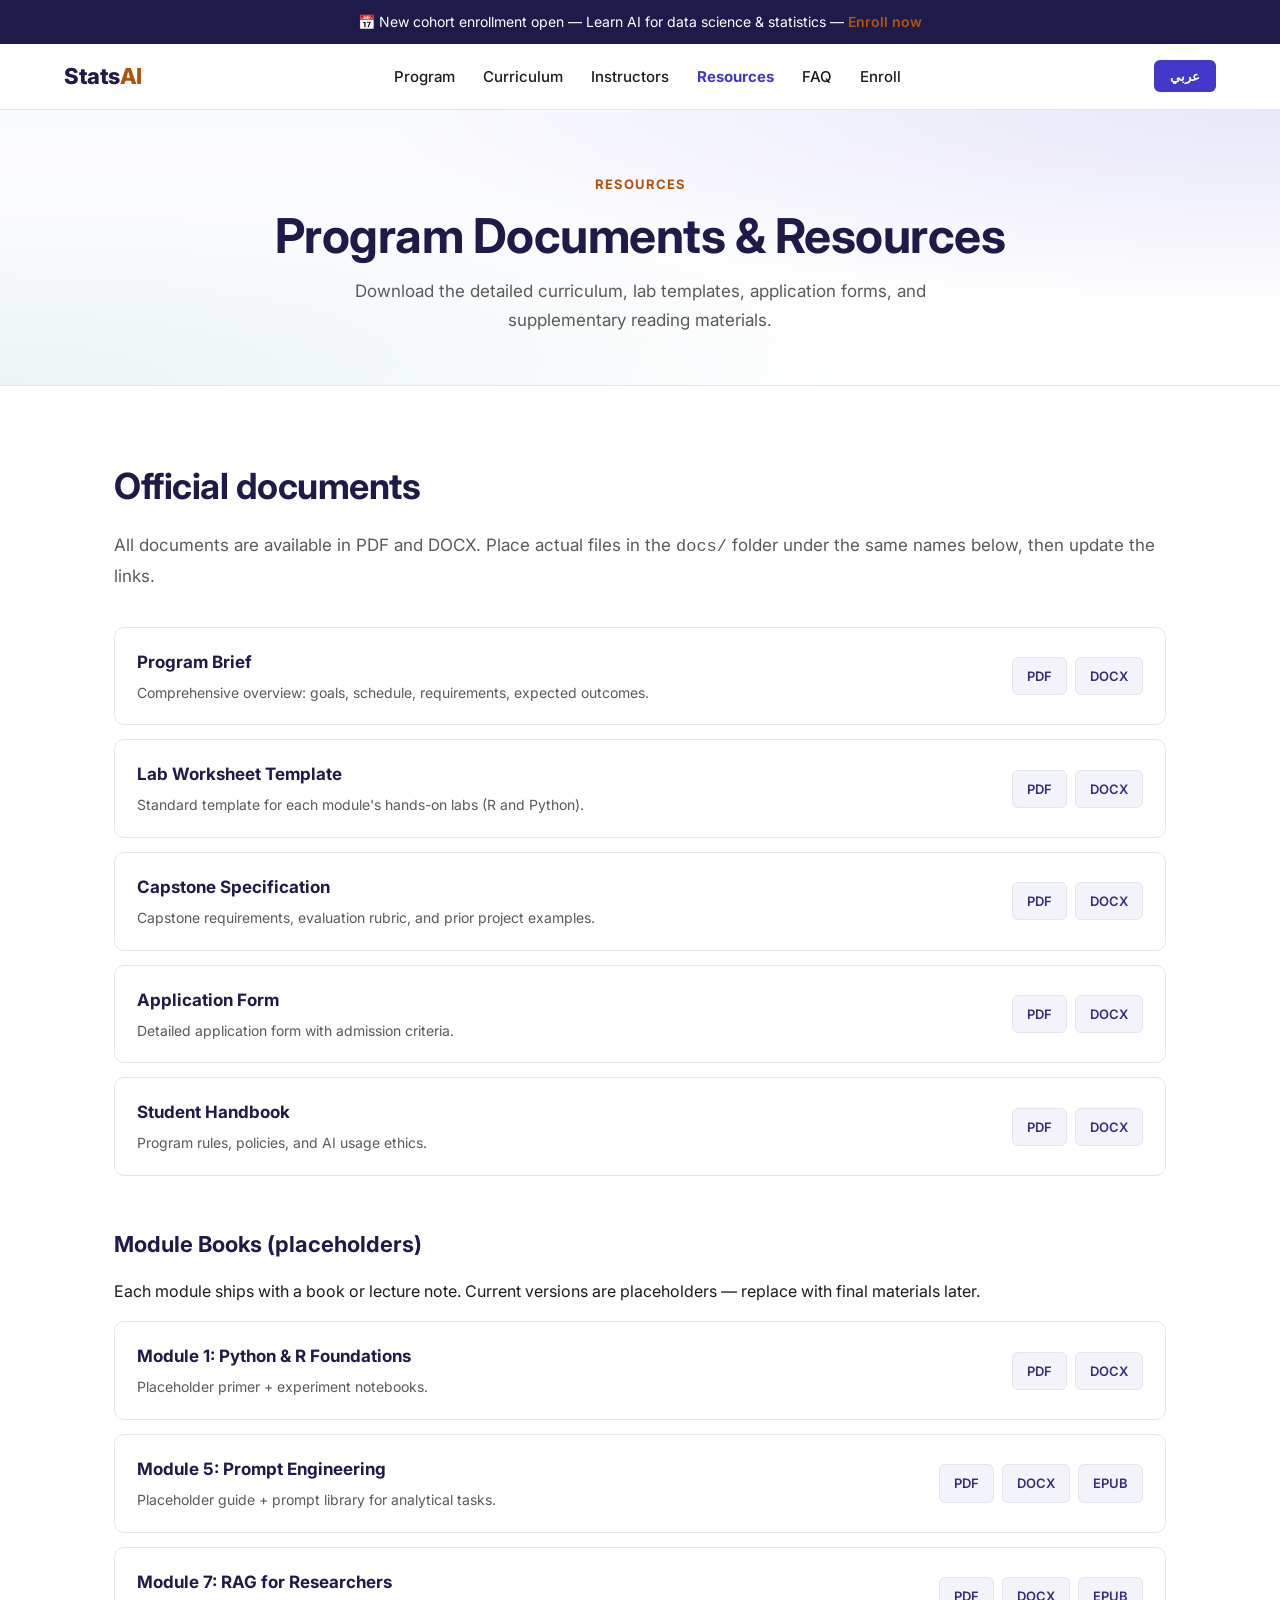
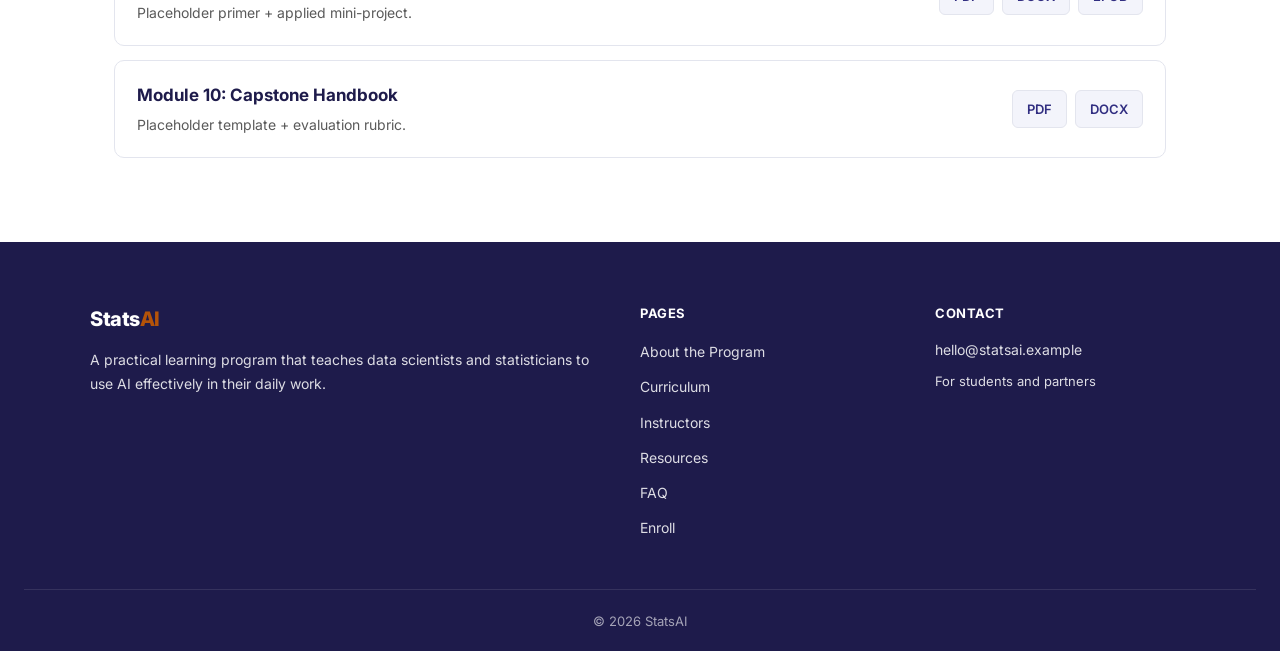
==== documents.html @ 3b777d93 "Add files via upload initial upload" ====
<!DOCTYPE html>
<html lang="en" dir="ltr">
<head>
<meta charset="UTF-8">
<meta name="viewport" content="width=device-width, initial-scale=1.0">
<title>Resources · StatsAI</title>
<meta name="description" content="Download the StatsAI program documents: brief, curriculum, capstone spec, lab templates, and module books.">
<meta property="og:title" content="Resources · StatsAI">
<meta property="og:description" content="Download the StatsAI program documents: brief, curriculum, capstone spec, lab templates, and module books.">
<meta property="og:type" content="website">
<link rel="preconnect" href="https://fonts.googleapis.com">
<link rel="preconnect" href="https://fonts.gstatic.com" crossorigin>
<link href="https://fonts.googleapis.com/css2?family=Amiri:wght@400;700&family=Inter:wght@400;500;600;700;800&display=swap" rel="stylesheet">
<link rel="stylesheet" href="style.css">

</head>
<body data-lang="en" dir="ltr">

<div class="topbar">
  <span data-ar>📅 الكورس الجديد متاح الآن — تعلم الذكاء الاصطناعي لعلم البيانات والإحصاء — <a href="apply.html">سجّل الآن</a></span>
  <span data-en>📅 New cohort enrollment open — Learn AI for data science &amp; statistics — <a href="apply.html">Enroll now</a></span>
</div>

<nav class="nav">
  <div class="nav-inner">
    <a href="index.html" class="logo">Stats<span>AI</span></a>
    <div class="nav-links">
      <a href="program.html" data-ar>البرنامج</a><a href="program.html" data-en>Program</a>
      <a href="curriculum.html" data-ar>المنهج</a><a href="curriculum.html" data-en>Curriculum</a>
      <a href="team.html" data-ar>المدرّسون</a><a href="team.html" data-en>Instructors</a>
      <a href="documents.html" data-ar>الموارد</a><a href="documents.html" data-en>Resources</a>
      <a href="faq.html" data-ar>أسئلة</a><a href="faq.html" data-en>FAQ</a>
      <a href="apply.html" data-ar>التسجيل</a><a href="apply.html" data-en>Enroll</a>
    </div>
    <button class="lang-toggle" onclick="toggleLang()">
      <span data-ar>EN</span><span data-en>عربي</span>
    </button>
  </div>
</nav>

<section class="page-header">
  <div class="page-header-inner">
    <div class="page-eyebrow">
      <span data-ar>الموارد</span><span data-en>Resources</span>
    </div>
    <h1>
      <span data-ar>وثائق وموارد البرنامج</span>
      <span data-en>Program Documents &amp; Resources</span>
      
    </h1>
    <p class="page-header-tagline">
      <span data-ar>تنزيل المنهج التفصيلي، قوالب المختبرات، استمارات التسجيل، وموارد القراءة الإضافية.</span>
      <span data-en>Download the detailed curriculum, lab templates, application forms, and supplementary reading materials.</span>
    </p>
  </div>
</section>

<section class="content">
  <h2 class="section-title">
    <span data-ar>الوثائق الرسمية</span>
    <span data-en>Official documents</span>
  </h2>
  <p class="section-intro">
    <span data-ar>كل الوثائق متاحة بصيغ PDF و DOCX. ضع الملفات الفعلية في مجلد <code>docs/</code> بنفس الأسماء أدناه ثم استبدل الروابط.</span>
    <span data-en>All documents are available in PDF and DOCX. Place actual files in the <code>docs/</code> folder under the same names below, then update the links.</span>
  </p>

  <div class="download-card">
    <div class="download-card-info">
      <h4 data-ar>موجز البرنامج</h4>
      <h4 data-en>Program Brief</h4>
      <p data-ar>نظرة شاملة على البرنامج: الأهداف، الجدول، المتطلبات، النتائج المتوقعة.</p>
      <p data-en>Comprehensive overview: goals, schedule, requirements, expected outcomes.</p>
    </div>
    <div class="download-buttons">
      <a href="docs/01_Program_Brief.pdf">PDF</a>
      <a href="docs/01_Program_Brief.docx">DOCX</a>
    </div>
  </div>

  <div class="download-card">
    <div class="download-card-info">
      <h4 data-ar>قالب ورقة المختبر</h4>
      <h4 data-en>Lab Worksheet Template</h4>
      <p data-ar>القالب القياسي لتمارين كل وحدة (R و Python).</p>
      <p data-en>Standard template for each module's hands-on labs (R and Python).</p>
    </div>
    <div class="download-buttons">
      <a href="docs/02_Lab_Worksheet_Template.pdf">PDF</a>
      <a href="docs/02_Lab_Worksheet_Template.docx">DOCX</a>
    </div>
  </div>

  <div class="download-card">
    <div class="download-card-info">
      <h4 data-ar>مواصفات المشروع الختامي</h4>
      <h4 data-en>Capstone Specification</h4>
      <p data-ar>متطلبات المشروع الختامي، معايير التقييم، وأمثلة على المشاريع السابقة.</p>
      <p data-en>Capstone requirements, evaluation rubric, and prior project examples.</p>
    </div>
    <div class="download-buttons">
      <a href="docs/03_Capstone_Specification.pdf">PDF</a>
      <a href="docs/03_Capstone_Specification.docx">DOCX</a>
    </div>
  </div>

  <div class="download-card">
    <div class="download-card-info">
      <h4 data-ar>استمارة التسجيل</h4>
      <h4 data-en>Application Form</h4>
      <p data-ar>استمارة التسجيل التفصيلية مع معايير القبول.</p>
      <p data-en>Detailed application form with admission criteria.</p>
    </div>
    <div class="download-buttons">
      <a href="docs/04_Application_Form.pdf">PDF</a>
      <a href="docs/04_Application_Form.docx">DOCX</a>
    </div>
  </div>

  <div class="download-card">
    <div class="download-card-info">
      <h4 data-ar>دليل الطالب</h4>
      <h4 data-en>Student Handbook</h4>
      <p data-ar>قواعد البرنامج، السياسات، أخلاقيات استخدام الذكاء الاصطناعي.</p>
      <p data-en>Program rules, policies, and AI usage ethics.</p>
    </div>
    <div class="download-buttons">
      <a href="docs/05_Student_Handbook.pdf">PDF</a>
      <a href="docs/05_Student_Handbook.docx">DOCX</a>
    </div>
  </div>

  <h2 class="subhead" style="margin-top: 50px;">
    <span data-ar>كتب الوحدات (مؤقتة)</span>
    <span data-en>Module Books (placeholders)</span>
  </h2>
  <p class="body">
    <span data-ar>كل وحدة من المنهج تأتي مع كتاب أو مذكرة محاضرة. النسخ الحالية مؤقتة — استبدلها بالمواد النهائية لاحقاً.</span>
    <span data-en>Each module ships with a book or lecture note. Current versions are placeholders — replace with final materials later.</span>
  </p>

  <div class="download-card">
    <div class="download-card-info">
      <h4 data-ar>الوحدة ١: أساسيات Python و R</h4>
      <h4 data-en>Module 1: Python &amp; R Foundations</h4>
      <p data-ar>كتاب مؤقت + دفاتر تجارب.</p>
      <p data-en>Placeholder primer + experiment notebooks.</p>
    </div>
    <div class="download-buttons">
      <a href="#">PDF</a><a href="#">DOCX</a>
    </div>
  </div>

  <div class="download-card">
    <div class="download-card-info">
      <h4 data-ar>الوحدة ٥: هندسة الأوامر</h4>
      <h4 data-en>Module 5: Prompt Engineering</h4>
      <p data-ar>دليل مؤقت + مكتبة أوامر للمهام التحليلية.</p>
      <p data-en>Placeholder guide + prompt library for analytical tasks.</p>
    </div>
    <div class="download-buttons">
      <a href="#">PDF</a><a href="#">DOCX</a><a href="#">EPUB</a>
    </div>
  </div>

  <div class="download-card">
    <div class="download-card-info">
      <h4 data-ar>الوحدة ٧: RAG للباحثين</h4>
      <h4 data-en>Module 7: RAG for Researchers</h4>
      <p data-ar>كتاب مؤقت + مشروع تطبيقي صغير.</p>
      <p data-en>Placeholder primer + applied mini-project.</p>
    </div>
    <div class="download-buttons">
      <a href="#">PDF</a><a href="#">DOCX</a><a href="#">EPUB</a>
    </div>
  </div>

  <div class="download-card">
    <div class="download-card-info">
      <h4 data-ar>الوحدة ١٠: دليل المشروع الختامي</h4>
      <h4 data-en>Module 10: Capstone Handbook</h4>
      <p data-ar>قالب مؤقت + معايير التقييم.</p>
      <p data-en>Placeholder template + evaluation rubric.</p>
    </div>
    <div class="download-buttons">
      <a href="#">PDF</a><a href="#">DOCX</a>
    </div>
  </div>
</section>

<footer>
  <div class="footer-inner">
    <div>
      <div class="logo">Stats<span>AI</span></div>
      <p data-ar>برنامج تعليمي عملي يُعلّم علماء البيانات والإحصائيين كيفية استخدام الذكاء الاصطناعي بفعالية في عملهم اليومي.</p>
      <p data-en>A practical learning program that teaches data scientists and statisticians to use AI effectively in their daily work.</p>
    </div>
    <div>
      <h5 data-ar>الصفحات</h5>
      <h5 data-en>Pages</h5>
      <ul>
        <li><a href="program.html" data-ar>عن البرنامج</a><a href="program.html" data-en>About the Program</a></li>
        <li><a href="curriculum.html" data-ar>المنهج</a><a href="curriculum.html" data-en>Curriculum</a></li>
        <li><a href="team.html" data-ar>المدرّسون</a><a href="team.html" data-en>Instructors</a></li>
        <li><a href="documents.html" data-ar>الموارد</a><a href="documents.html" data-en>Resources</a></li>
        <li><a href="faq.html" data-ar>أسئلة شائعة</a><a href="faq.html" data-en>FAQ</a></li>
        <li><a href="apply.html" data-ar>التسجيل</a><a href="apply.html" data-en>Enroll</a></li>
      </ul>
    </div>
    <div>
      <h5 data-ar>تواصل</h5>
      <h5 data-en>Contact</h5>
      <p>
        <a href="mailto:hello@statsai.example">hello@statsai.example</a>
      </p>
      <p data-ar style="font-size: 13px; margin-top: 8px;">للطلاب والشركاء</p>
      <p data-en style="font-size: 13px; margin-top: 8px;">For students and partners</p>
    </div>
  </div>
  <div class="footer-bottom">
    © 2026 StatsAI
  </div>
</footer>

<script src="site.js"></script>
</body>
</html>
---- style.css ----
/* ============================================================
   StatsAI — Shared Design System
   AI for Data Science & Statistics — learning platform.
   Architecture mirrors the LLM4Yemen reference site:
   - Flat folder layout (style.css and site.js at root).
   - Bilingual via data-lang on <body> + data-ar/data-en on elements.
   ============================================================ */

:root {
  /* Color palette — calm, technical, academic */
  --indigo:     #4338CA;     /* primary brand color (links, CTAs) */
  --indigo-2:   #312E81;     /* deep indigo (hover states) */
  --indigo-3:   #1E1B4B;     /* darkest indigo (footer, hero) */
  --teal:       #0E7490;     /* secondary accent (cards, highlights) */
  --amber:      #B45309;     /* warm accent (eyebrows, badges) */
  --text:       #1C1C1C;
  --muted:      #5a5a5a;
  --light:      #F3F4FB;     /* subtle card background */
  --bg-soft:    #FAFBFE;
  --bg:         #ffffff;
  --line:       #E3E5EE;
  --shadow-sm:  0 2px 8px rgba(0,0,0,0.04);
  --shadow-md:  0 6px 20px rgba(0,0,0,0.08);
  --shadow-lg:  0 12px 40px rgba(0,0,0,0.12);
}

* { box-sizing: border-box; margin: 0; padding: 0; }
html { scroll-behavior: smooth; }
body {
  font-family: 'Amiri', 'Inter', Georgia, serif;
  background: var(--bg);
  color: var(--text);
  line-height: 1.7;
  overflow-x: hidden;
}
.latin { font-family: 'Inter', sans-serif; direction: ltr; }

img { max-width: 100%; height: auto; display: block; }
a { color: var(--indigo); }

/* ============================================================
   TOPBAR + NAV
   ============================================================ */
.topbar {
  background: var(--indigo-3);
  color: white;
  padding: 10px 0;
  font-size: 14px;
  text-align: center;
}
.topbar a { color: var(--amber); text-decoration: none; font-weight: 600; }
.topbar a:hover { text-decoration: underline; }

.nav {
  position: sticky;
  top: 0;
  background: rgba(255,255,255,0.97);
  backdrop-filter: blur(10px);
  border-bottom: 1px solid var(--line);
  z-index: 100;
  padding: 14px 0;
}
.nav-inner {
  max-width: 1200px;
  margin: 0 auto;
  padding: 0 24px;
  display: flex;
  align-items: center;
  justify-content: space-between;
  gap: 20px;
}
.logo {
  font-family: 'Inter', sans-serif;
  font-weight: 800;
  font-size: 22px;
  color: var(--indigo-3);
  text-decoration: none;
  letter-spacing: -0.5px;
  flex-shrink: 0;
}
.logo span { color: var(--amber); }
.nav-links { display: flex; gap: 28px; align-items: center; }
.nav-links a {
  color: var(--text);
  text-decoration: none;
  font-size: 15px;
  font-weight: 500;
  transition: color 0.15s;
}
.nav-links a:hover { color: var(--indigo); }
.nav-links a.active { color: var(--indigo); font-weight: 700; }
.lang-toggle {
  background: var(--indigo);
  color: white;
  border: none;
  padding: 8px 16px;
  border-radius: 6px;
  font-family: 'Inter', sans-serif;
  font-size: 13px;
  font-weight: 600;
  cursor: pointer;
  transition: background 0.15s;
}
.lang-toggle:hover { background: var(--amber); }

@media (max-width: 880px) {
  .nav-links { display: none; }
}

/* ============================================================
   PAGE HEADER (used on inner pages)
   ============================================================ */
.page-header {
  background:
    radial-gradient(ellipse at top right, rgba(67,56,202,0.10), transparent 50%),
    radial-gradient(ellipse at bottom left, rgba(14,116,144,0.08), transparent 50%),
    linear-gradient(180deg, var(--bg-soft) 0%, #ffffff 100%);
  padding: 60px 24px 50px;
  text-align: center;
  border-bottom: 1px solid var(--line);
}
.page-header-inner { max-width: 800px; margin: 0 auto; }
.page-eyebrow {
  display: inline-block;
  color: var(--amber);
  font-family: 'Inter', sans-serif;
  font-size: 13px;
  font-weight: 700;
  letter-spacing: 1px;
  text-transform: uppercase;
  margin-bottom: 12px;
}
.page-header h1 {
  font-size: clamp(32px, 5vw, 48px);
  font-weight: 700;
  color: var(--indigo-3);
  line-height: 1.2;
  margin-bottom: 12px;
  letter-spacing: -0.5px;
}
.page-header h1 .latin {
  display: block;
  font-size: 0.55em;
  color: var(--teal);
  margin-top: 8px;
  font-weight: 600;
}
.page-header-tagline {
  font-size: 17px;
  color: var(--muted);
  max-width: 640px;
  margin: 0 auto;
}

/* ============================================================
   CONTENT
   ============================================================ */
section.content {
  max-width: 1100px;
  margin: 0 auto;
  padding: 70px 24px;
}
section.content.narrow { max-width: 850px; }
section.content.tight { padding: 50px 24px; }

.section-title {
  font-size: clamp(26px, 3.5vw, 36px);
  font-weight: 700;
  color: var(--indigo-3);
  margin-bottom: 14px;
  letter-spacing: -0.5px;
}
.section-title.center { text-align: center; }
.section-title .latin {
  display: block;
  font-size: 0.55em;
  color: var(--teal);
  font-weight: 600;
  margin-top: 6px;
}
.section-intro {
  font-size: 17px;
  color: var(--muted);
  line-height: 1.7;
  margin-bottom: 36px;
}
.section-intro.center { text-align: center; max-width: 700px; margin-left: auto; margin-right: auto; }
.section-intro.large { font-size: 19px; }

h2.subhead {
  font-size: 22px;
  color: var(--indigo-3);
  font-weight: 700;
  margin: 36px 0 14px;
}
h3.subhead {
  font-size: 18px;
  color: var(--teal);
  font-weight: 700;
  margin: 24px 0 10px;
}
p.body { margin-bottom: 16px; font-size: 16px; line-height: 1.75; }
p.body.large { font-size: 17px; }
p.body.center { text-align: center; }
ul.body { margin: 16px 0 16px 24px; }
ul.body li { padding: 4px 0; line-height: 1.7; }
body[dir="rtl"] ul.body { margin: 16px 24px 16px 0; }

.spacer { height: 24px; }

/* ============================================================
   STATS BLOCK
   ============================================================ */
.stats {
  background: var(--indigo-3);
  padding: 50px 24px;
  color: white;
}
.stats-grid {
  max-width: 1200px;
  margin: 0 auto;
  display: grid;
  grid-template-columns: repeat(4, 1fr);
  gap: 32px;
  text-align: center;
}
@media (max-width: 768px) {
  .stats-grid { grid-template-columns: repeat(2, 1fr); gap: 32px; }
}
.stat-num {
  font-family: 'Inter', sans-serif;
  font-size: 56px;
  font-weight: 800;
  color: var(--amber);
  line-height: 1;
  margin-bottom: 8px;
  letter-spacing: -1.5px;
}
.stat-label { font-size: 15px; opacity: 0.9; }

/* ============================================================
   CARD GRIDS
   ============================================================ */
.grid-2 { display: grid; grid-template-columns: repeat(2, 1fr); gap: 24px; }
.grid-3 { display: grid; grid-template-columns: repeat(3, 1fr); gap: 24px; }
@media (max-width: 768px) {
  .grid-2, .grid-3 { grid-template-columns: 1fr; }
}

.card {
  background: var(--light);
  border-radius: 14px;
  padding: 28px 26px;
  border-top: 4px solid var(--indigo);
  transition: transform 0.2s, box-shadow 0.2s;
}
.card:hover { transform: translateY(-3px); box-shadow: var(--shadow-md); }
.card.teal { border-top-color: var(--teal); }
.card.amber { border-top-color: var(--amber); }
.card.no-hover:hover { transform: none; box-shadow: none; }
.card h3 { font-size: 22px; color: var(--indigo-3); margin-bottom: 10px; font-weight: 700; }
.card p { font-size: 15px; color: var(--text); margin-bottom: 12px; line-height: 1.7; }
.card ul { list-style: none; padding: 0; margin: 12px 0 0; }
.card li { padding: 6px 0; padding-inline-start: 22px; position: relative; font-size: 14px; line-height: 1.6; }
.card li::before { content: "✓"; color: var(--indigo); font-weight: 700; position: absolute; inset-inline-start: 0; }
.card.teal li::before { color: var(--teal); }
.card.amber li::before { color: var(--amber); }
.card-tag {
  display: inline-block;
  background: var(--indigo);
  color: white;
  padding: 4px 11px;
  border-radius: 5px;
  font-family: 'Inter', sans-serif;
  font-size: 11px;
  font-weight: 700;
  letter-spacing: 0.5px;
  margin-bottom: 12px;
  text-transform: uppercase;
}
.card.teal .card-tag { background: var(--teal); }
.card.amber .card-tag { background: var(--amber); }

/* ============================================================
   PERSON CARD (TEAM)
   ============================================================ */
.person {
  background: var(--light);
  border-radius: 12px;
  padding: 26px;
  border-inline-start: 4px solid var(--indigo);
  transition: transform 0.15s, box-shadow 0.2s;
}
.person:hover { transform: translateY(-2px); box-shadow: var(--shadow-md); }
.person h4 { font-size: 19px; color: var(--indigo-3); margin-bottom: 4px; font-weight: 700; }
.person h4 + h4 { font-size: 17px; opacity: 0.85; margin-bottom: 0; }
.person .role {
  font-family: 'Inter', sans-serif;
  color: var(--amber);
  font-size: 12px;
  font-weight: 700;
  text-transform: uppercase;
  letter-spacing: 0.5px;
  margin: 10px 0 14px;
}
.person p { font-size: 14px; color: var(--text); line-height: 1.7; margin-bottom: 10px; }
.person p:last-child { margin-bottom: 0; }

/* ============================================================
   CURRICULUM MODULES
   ============================================================ */
.module {
  position: relative;
  background: var(--bg);
  border: 1px solid var(--line);
  border-radius: 12px;
  padding: 24px 26px 24px 80px;
  margin-bottom: 16px;
  transition: border-color 0.2s, box-shadow 0.2s;
}
body[dir="rtl"] .module { padding: 24px 80px 24px 26px; }
.module:hover { border-color: var(--indigo); box-shadow: var(--shadow-sm); }
.module-num {
  position: absolute;
  top: 24px;
  inset-inline-start: 24px;
  width: 40px; height: 40px;
  background: var(--light);
  color: var(--indigo);
  border-radius: 50%;
  display: inline-flex;
  align-items: center;
  justify-content: center;
  font-family: 'Inter', sans-serif;
  font-weight: 800;
  font-size: 18px;
}
.module h4 { font-size: 18px; color: var(--indigo-3); margin-bottom: 6px; font-weight: 700; }
.module p { font-size: 14.5px; color: var(--text); line-height: 1.7; margin-bottom: 10px; }
.module .module-tools {
  margin-top: 8px;
}
.module .tool-tag {
  display: inline-block;
  font-family: 'Inter', sans-serif;
  font-size: 11px;
  font-weight: 600;
  background: var(--light);
  color: var(--indigo-2);
  border: 1px solid var(--line);
  padding: 3px 10px;
  border-radius: 999px;
  margin-inline-end: 6px;
  margin-bottom: 4px;
}
.module .resource {
  margin-top: 10px;
  padding-top: 10px;
  border-top: 1px dashed var(--line);
  font-size: 13px;
  color: var(--muted);
}
.module .resource strong { color: var(--amber); font-weight: 700; }

.phase-banner {
  background: linear-gradient(90deg, var(--indigo-3), var(--indigo));
  color: white;
  padding: 18px 24px;
  border-radius: 10px;
  margin: 36px 0 20px;
}
.phase-banner h3 {
  font-size: 20px;
  font-weight: 700;
  margin-bottom: 4px;
}
.phase-banner p {
  font-size: 14px;
  opacity: 0.9;
  margin: 0;
}

/* ============================================================
   BUTTONS
   ============================================================ */
.btn {
  display: inline-block;
  background: var(--indigo);
  color: white;
  padding: 12px 24px;
  border-radius: 8px;
  text-decoration: none;
  font-family: 'Inter', sans-serif;
  font-weight: 600;
  font-size: 15px;
  transition: background 0.15s, transform 0.15s;
  border: none;
  cursor: pointer;
}
.btn:hover { background: var(--indigo-2); transform: translateY(-1px); }
.btn.large { padding: 16px 32px; font-size: 17px; }
.btn.amber { background: var(--amber); }
.btn.amber:hover { background: #92400E; }
.btn.outline {
  background: transparent;
  color: var(--indigo);
  border: 2px solid var(--indigo);
}
.btn.outline:hover { background: var(--indigo); color: white; }

/* ============================================================
   CTA BANNER
   ============================================================ */
.cta-banner {
  background:
    radial-gradient(ellipse at top right, rgba(180,83,9,0.18), transparent 60%),
    linear-gradient(135deg, var(--indigo-3) 0%, var(--indigo-2) 100%);
  color: white;
  padding: 70px 24px;
  text-align: center;
}
.cta-banner h2 {
  font-size: clamp(28px, 4vw, 40px);
  font-weight: 700;
  margin-bottom: 14px;
  letter-spacing: -0.5px;
}
.cta-banner p {
  font-size: 17px;
  opacity: 0.9;
  max-width: 600px;
  margin: 0 auto 28px;
}
.cta-banner .btn {
  background: var(--amber);
}
.cta-banner .btn:hover { background: #92400E; }

/* ============================================================
   DOWNLOAD CARDS (DOCUMENTS PAGE)
   ============================================================ */
.download-card {
  background: var(--bg);
  border: 1px solid var(--line);
  border-radius: 10px;
  padding: 20px 22px;
  margin-bottom: 14px;
  display: flex;
  align-items: center;
  justify-content: space-between;
  gap: 16px;
  flex-wrap: wrap;
  transition: border-color 0.2s, box-shadow 0.2s;
}
.download-card:hover { border-color: var(--indigo); box-shadow: var(--shadow-sm); }
.download-card-info { flex: 1; min-width: 220px; }
.download-card h4 { font-size: 17px; color: var(--indigo-3); margin-bottom: 4px; }
.download-card p { font-size: 14px; color: var(--muted); margin: 0; }
.download-buttons { display: flex; gap: 8px; flex-wrap: wrap; }
.download-buttons a {
  padding: 7px 14px;
  font-size: 13px;
  font-family: 'Inter', sans-serif;
  font-weight: 600;
  border-radius: 6px;
  background: var(--light);
  color: var(--indigo-2);
  text-decoration: none;
  transition: background 0.15s;
  border: 1px solid var(--line);
}
.download-buttons a:hover { background: var(--indigo); color: white; border-color: var(--indigo); }

/* ============================================================
   FAQ
   ============================================================ */
.faq-item {
  background: var(--bg);
  border: 1px solid var(--line);
  border-radius: 10px;
  padding: 22px 24px;
  margin-bottom: 14px;
}
.faq-item h3 { font-size: 18px; color: var(--indigo-3); margin-bottom: 8px; font-weight: 700; }
.faq-item p { font-size: 15px; color: var(--text); line-height: 1.7; margin: 0; }

/* ============================================================
   FORM (APPLY)
   ============================================================ */
.form-row { margin-bottom: 18px; }
.form-row label {
  display: block;
  font-family: 'Inter', sans-serif;
  font-size: 13px;
  font-weight: 600;
  color: var(--indigo-3);
  margin-bottom: 6px;
  text-transform: uppercase;
  letter-spacing: 0.3px;
}
.form-row input,
.form-row textarea,
.form-row select {
  width: 100%;
  padding: 11px 14px;
  border: 1px solid var(--line);
  border-radius: 8px;
  font-size: 15px;
  font-family: inherit;
  background: var(--bg);
  color: var(--text);
}
.form-row textarea { min-height: 100px; resize: vertical; }
.form-row input:focus,
.form-row textarea:focus,
.form-row select:focus {
  outline: 2px solid var(--indigo);
  border-color: var(--indigo);
}

/* ============================================================
   FOOTER
   ============================================================ */
footer {
  background: var(--indigo-3);
  color: rgba(255,255,255,0.85);
  padding: 60px 24px 0;
}
.footer-inner {
  max-width: 1100px;
  margin: 0 auto;
  display: grid;
  grid-template-columns: 2fr 1fr 1fr;
  gap: 40px;
  padding-bottom: 40px;
}
@media (max-width: 768px) {
  .footer-inner { grid-template-columns: 1fr; gap: 32px; }
}
footer .logo { color: white; font-size: 20px; }
footer .logo span { color: var(--amber); }
footer p { font-size: 14px; line-height: 1.7; margin-top: 12px; }
footer h5 {
  font-family: 'Inter', sans-serif;
  font-size: 13px;
  text-transform: uppercase;
  letter-spacing: 0.5px;
  color: white;
  margin-bottom: 14px;
}
footer ul { list-style: none; padding: 0; }
footer li { margin-bottom: 8px; }
footer a {
  color: rgba(255,255,255,0.85);
  text-decoration: none;
  font-size: 14px;
}
footer a:hover { color: var(--amber); }
.footer-bottom {
  text-align: center;
  padding: 20px 24px;
  border-top: 1px solid rgba(255,255,255,0.1);
  font-size: 13px;
  color: rgba(255,255,255,0.6);
}

/* ============================================================
   BILINGUAL VISIBILITY
   This is the entire bilingual mechanism. Four lines of CSS.
   ============================================================ */
body[data-lang="en"] [data-ar] { display: none; }
body[data-lang="ar"] [data-en] { display: none; }
body[data-lang="en"] { direction: ltr; font-family: 'Inter', sans-serif; }
body[data-lang="en"] .latin { direction: ltr; }

/* Smooth language switch */
body.switching * { transition: opacity 0.15s; }
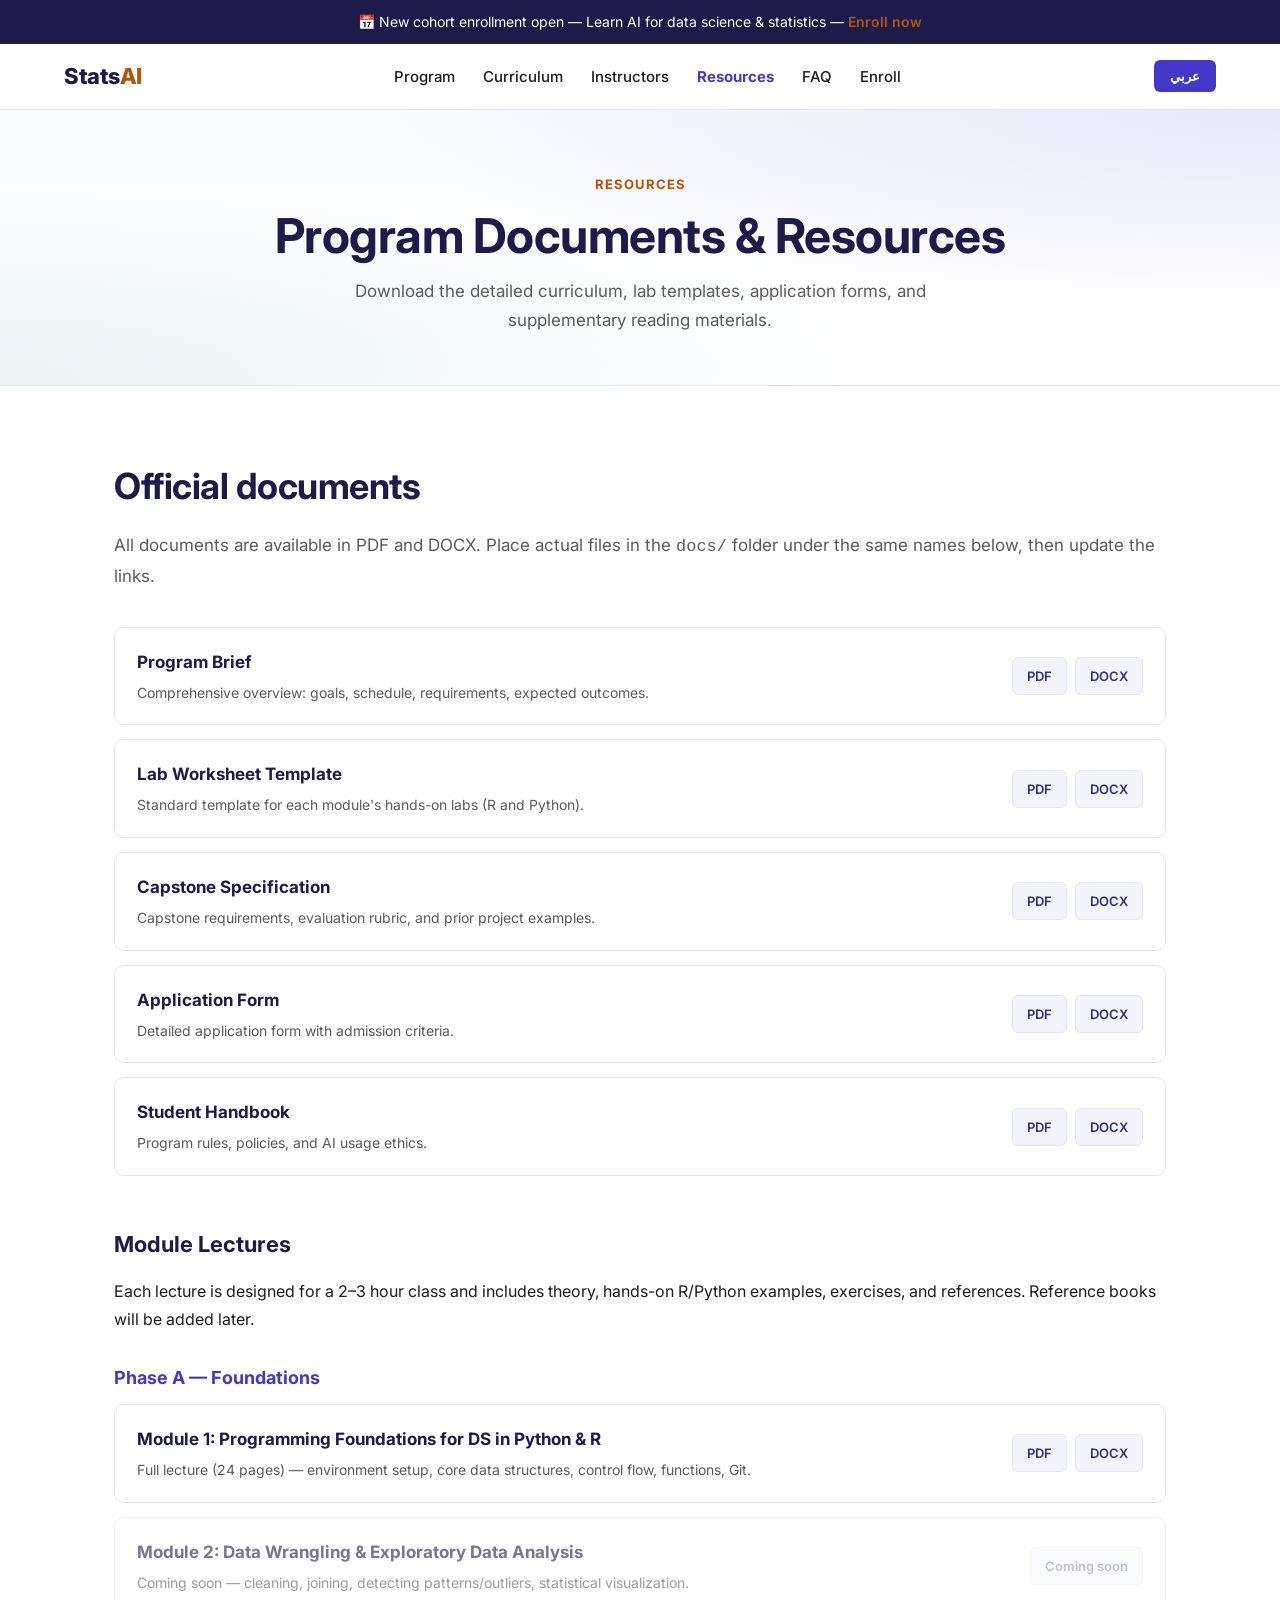
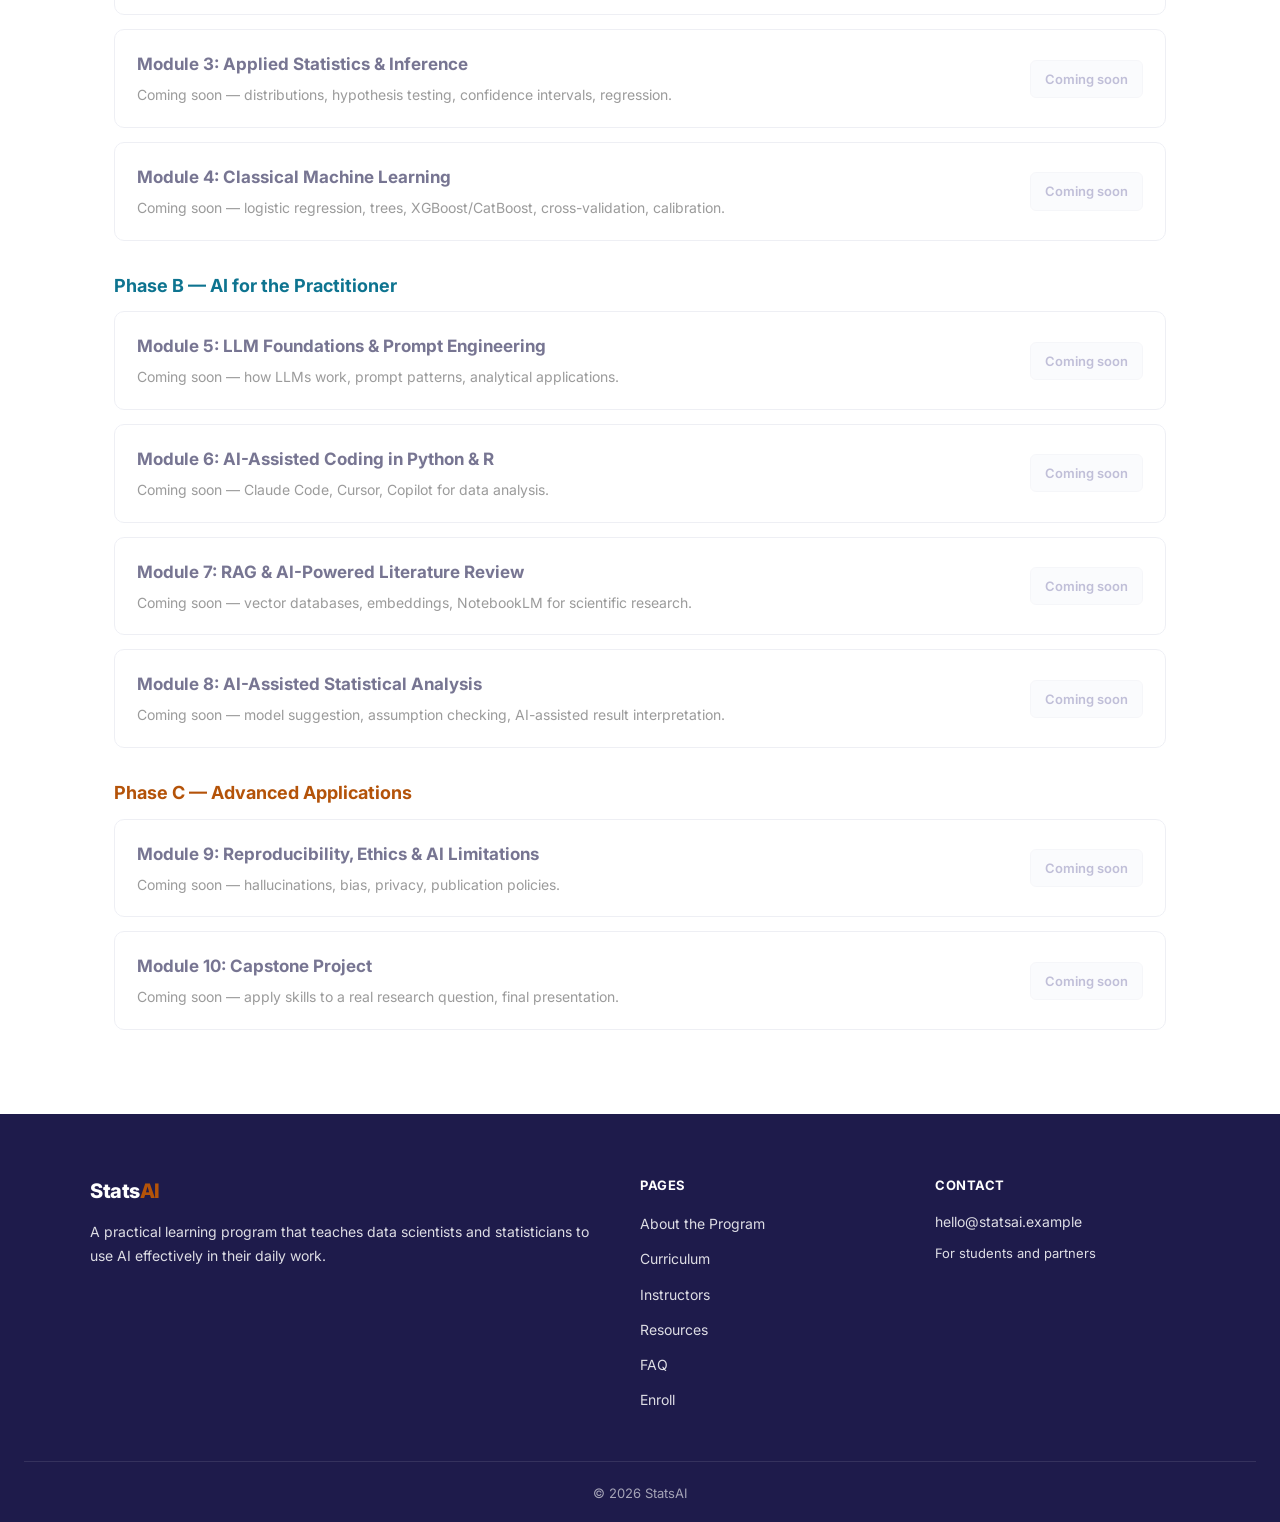
==== commit 32a3d6fe: "Add files via upload" ====
--- a/documents.html
+++ b/documents.html
@@ -131,59 +131,147 @@
   </div>
 
   <h2 class="subhead" style="margin-top: 50px;">
-    <span data-ar>كتب الوحدات (مؤقتة)</span>
-    <span data-en>Module Books (placeholders)</span>
+    <span data-ar>محاضرات الوحدات</span>
+    <span data-en>Module Lectures</span>
   </h2>
   <p class="body">
-    <span data-ar>كل وحدة من المنهج تأتي مع كتاب أو مذكرة محاضرة. النسخ الحالية مؤقتة — استبدلها بالمواد النهائية لاحقاً.</span>
-    <span data-en>Each module ships with a book or lecture note. Current versions are placeholders — replace with final materials later.</span>
+    <span data-ar>كل محاضرة مصممة لتُلقى في ٢-٣ ساعات وتشمل المفاهيم النظرية، أمثلة عملية بـ R و Python، تمارين، ومراجع. سيتم إضافة الكتب المرجعية لاحقاً.</span>
+    <span data-en>Each lecture is designed for a 2–3 hour class and includes theory, hands-on R/Python examples, exercises, and references. Reference books will be added later.</span>
   </p>
 
-  <div class="download-card">
-    <div class="download-card-info">
-      <h4 data-ar>الوحدة ١: أساسيات Python و R</h4>
-      <h4 data-en>Module 1: Python &amp; R Foundations</h4>
-      <p data-ar>كتاب مؤقت + دفاتر تجارب.</p>
-      <p data-en>Placeholder primer + experiment notebooks.</p>
-    </div>
-    <div class="download-buttons">
-      <a href="#">PDF</a><a href="#">DOCX</a>
-    </div>
-  </div>
-
-  <div class="download-card">
-    <div class="download-card-info">
-      <h4 data-ar>الوحدة ٥: هندسة الأوامر</h4>
-      <h4 data-en>Module 5: Prompt Engineering</h4>
-      <p data-ar>دليل مؤقت + مكتبة أوامر للمهام التحليلية.</p>
-      <p data-en>Placeholder guide + prompt library for analytical tasks.</p>
-    </div>
-    <div class="download-buttons">
-      <a href="#">PDF</a><a href="#">DOCX</a><a href="#">EPUB</a>
-    </div>
-  </div>
-
-  <div class="download-card">
-    <div class="download-card-info">
-      <h4 data-ar>الوحدة ٧: RAG للباحثين</h4>
-      <h4 data-en>Module 7: RAG for Researchers</h4>
-      <p data-ar>كتاب مؤقت + مشروع تطبيقي صغير.</p>
-      <p data-en>Placeholder primer + applied mini-project.</p>
-    </div>
-    <div class="download-buttons">
-      <a href="#">PDF</a><a href="#">DOCX</a><a href="#">EPUB</a>
-    </div>
-  </div>
-
-  <div class="download-card">
-    <div class="download-card-info">
-      <h4 data-ar>الوحدة ١٠: دليل المشروع الختامي</h4>
-      <h4 data-en>Module 10: Capstone Handbook</h4>
-      <p data-ar>قالب مؤقت + معايير التقييم.</p>
-      <p data-en>Placeholder template + evaluation rubric.</p>
-    </div>
-    <div class="download-buttons">
-      <a href="#">PDF</a><a href="#">DOCX</a>
+  <h3 class="subhead" style="color: var(--indigo); margin-top: 30px;">
+    <span data-ar>المرحلة (أ) — الأسس</span>
+    <span data-en>Phase A — Foundations</span>
+  </h3>
+
+  <div class="download-card">
+    <div class="download-card-info">
+      <h4 data-ar>الوحدة ١: أساسيات البرمجة لعلم البيانات بـ Python و R</h4>
+      <h4 data-en>Module 1: Programming Foundations for DS in Python &amp; R</h4>
+      <p data-ar>محاضرة كاملة (٢٤ صفحة) — إعداد البيئة، البنى الأساسية للبيانات، التحكم في التدفق، الدوال، Git.</p>
+      <p data-en>Full lecture (24 pages) — environment setup, core data structures, control flow, functions, Git.</p>
+    </div>
+    <div class="download-buttons">
+      <a href="docs/Module_01_Foundations.pdf">PDF</a>
+      <a href="docs/Module_01_Foundations.docx">DOCX</a>
+    </div>
+  </div>
+
+  <div class="download-card" style="opacity: 0.6;">
+    <div class="download-card-info">
+      <h4 data-ar>الوحدة ٢: معالجة البيانات والتحليل الاستكشافي</h4>
+      <h4 data-en>Module 2: Data Wrangling &amp; Exploratory Data Analysis</h4>
+      <p data-ar>قريباً — تنظيف البيانات، الدمج، اكتشاف الأنماط والقيم الشاذة، التصوير الإحصائي.</p>
+      <p data-en>Coming soon — cleaning, joining, detecting patterns/outliers, statistical visualization.</p>
+    </div>
+    <div class="download-buttons">
+      <a href="#" style="pointer-events: none; opacity: 0.5;">Coming soon</a>
+    </div>
+  </div>
+
+  <div class="download-card" style="opacity: 0.6;">
+    <div class="download-card-info">
+      <h4 data-ar>الوحدة ٣: الإحصاء التطبيقي والاستدلال</h4>
+      <h4 data-en>Module 3: Applied Statistics &amp; Inference</h4>
+      <p data-ar>قريباً — التوزيعات، اختبار الفرضيات، فترات الثقة، الانحدار.</p>
+      <p data-en>Coming soon — distributions, hypothesis testing, confidence intervals, regression.</p>
+    </div>
+    <div class="download-buttons">
+      <a href="#" style="pointer-events: none; opacity: 0.5;">Coming soon</a>
+    </div>
+  </div>
+
+  <div class="download-card" style="opacity: 0.6;">
+    <div class="download-card-info">
+      <h4 data-ar>الوحدة ٤: تعلّم الآلة الكلاسيكي</h4>
+      <h4 data-en>Module 4: Classical Machine Learning</h4>
+      <p data-ar>قريباً — الانحدار اللوجستي، الأشجار، XGBoost/CatBoost، التحقق المتقاطع، المعايرة.</p>
+      <p data-en>Coming soon — logistic regression, trees, XGBoost/CatBoost, cross-validation, calibration.</p>
+    </div>
+    <div class="download-buttons">
+      <a href="#" style="pointer-events: none; opacity: 0.5;">Coming soon</a>
+    </div>
+  </div>
+
+  <h3 class="subhead" style="color: var(--teal); margin-top: 30px;">
+    <span data-ar>المرحلة (ب) — الذكاء الاصطناعي للممارس</span>
+    <span data-en>Phase B — AI for the Practitioner</span>
+  </h3>
+
+  <div class="download-card" style="opacity: 0.6;">
+    <div class="download-card-info">
+      <h4 data-ar>الوحدة ٥: أسس النماذج اللغوية وهندسة الأوامر</h4>
+      <h4 data-en>Module 5: LLM Foundations &amp; Prompt Engineering</h4>
+      <p data-ar>قريباً — كيف تعمل النماذج اللغوية، أنماط الأوامر، التطبيقات التحليلية.</p>
+      <p data-en>Coming soon — how LLMs work, prompt patterns, analytical applications.</p>
+    </div>
+    <div class="download-buttons">
+      <a href="#" style="pointer-events: none; opacity: 0.5;">Coming soon</a>
+    </div>
+  </div>
+
+  <div class="download-card" style="opacity: 0.6;">
+    <div class="download-card-info">
+      <h4 data-ar>الوحدة ٦: البرمجة بمساعدة الذكاء الاصطناعي بـ Python و R</h4>
+      <h4 data-en>Module 6: AI-Assisted Coding in Python &amp; R</h4>
+      <p data-ar>قريباً — Claude Code, Cursor, Copilot للتحليل البياني.</p>
+      <p data-en>Coming soon — Claude Code, Cursor, Copilot for data analysis.</p>
+    </div>
+    <div class="download-buttons">
+      <a href="#" style="pointer-events: none; opacity: 0.5;">Coming soon</a>
+    </div>
+  </div>
+
+  <div class="download-card" style="opacity: 0.6;">
+    <div class="download-card-info">
+      <h4 data-ar>الوحدة ٧: RAG ومراجعة الأدبيات بمساعدة AI</h4>
+      <h4 data-en>Module 7: RAG &amp; AI-Powered Literature Review</h4>
+      <p data-ar>قريباً — قواعد المتجهات، embeddings، NotebookLM للأبحاث العلمية.</p>
+      <p data-en>Coming soon — vector databases, embeddings, NotebookLM for scientific research.</p>
+    </div>
+    <div class="download-buttons">
+      <a href="#" style="pointer-events: none; opacity: 0.5;">Coming soon</a>
+    </div>
+  </div>
+
+  <div class="download-card" style="opacity: 0.6;">
+    <div class="download-card-info">
+      <h4 data-ar>الوحدة ٨: التحليل الإحصائي بمساعدة AI</h4>
+      <h4 data-en>Module 8: AI-Assisted Statistical Analysis</h4>
+      <p data-ar>قريباً — اقتراح النماذج، فحص الفرضيات، تفسير النتائج بمساعدة AI.</p>
+      <p data-en>Coming soon — model suggestion, assumption checking, AI-assisted result interpretation.</p>
+    </div>
+    <div class="download-buttons">
+      <a href="#" style="pointer-events: none; opacity: 0.5;">Coming soon</a>
+    </div>
+  </div>
+
+  <h3 class="subhead" style="color: var(--amber); margin-top: 30px;">
+    <span data-ar>المرحلة (ج) — التطبيق المتقدم</span>
+    <span data-en>Phase C — Advanced Applications</span>
+  </h3>
+
+  <div class="download-card" style="opacity: 0.6;">
+    <div class="download-card-info">
+      <h4 data-ar>الوحدة ٩: قابلية التكرار، الأخلاقيات، وحدود AI</h4>
+      <h4 data-en>Module 9: Reproducibility, Ethics &amp; AI Limitations</h4>
+      <p data-ar>قريباً — الهلوسة، التحيز، الخصوصية، سياسات النشر العلمي.</p>
+      <p data-en>Coming soon — hallucinations, bias, privacy, publication policies.</p>
+    </div>
+    <div class="download-buttons">
+      <a href="#" style="pointer-events: none; opacity: 0.5;">Coming soon</a>
+    </div>
+  </div>
+
+  <div class="download-card" style="opacity: 0.6;">
+    <div class="download-card-info">
+      <h4 data-ar>الوحدة ١٠: المشروع الختامي</h4>
+      <h4 data-en>Module 10: Capstone Project</h4>
+      <p data-ar>قريباً — تطبيق المهارات على سؤال بحثي حقيقي، عرض ختامي.</p>
+      <p data-en>Coming soon — apply skills to a real research question, final presentation.</p>
+    </div>
+    <div class="download-buttons">
+      <a href="#" style="pointer-events: none; opacity: 0.5;">Coming soon</a>
     </div>
   </div>
 </section>
